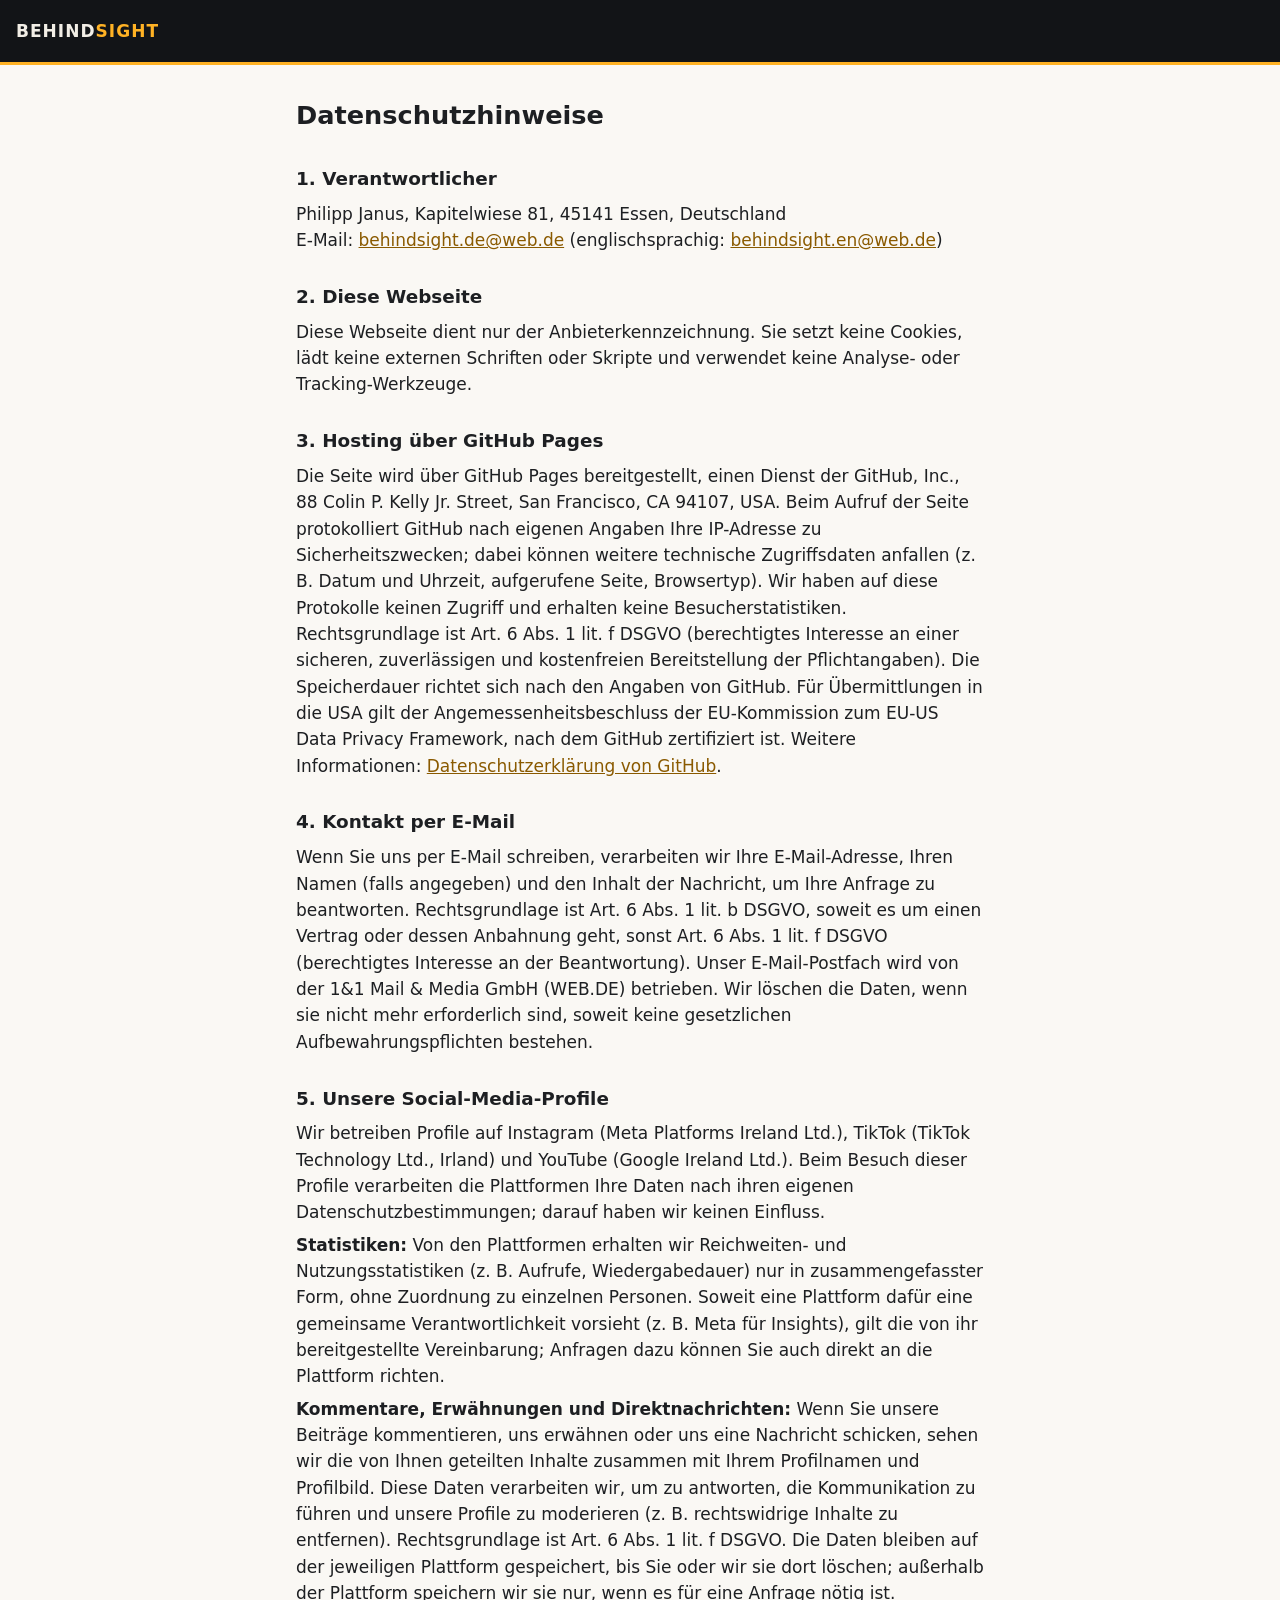
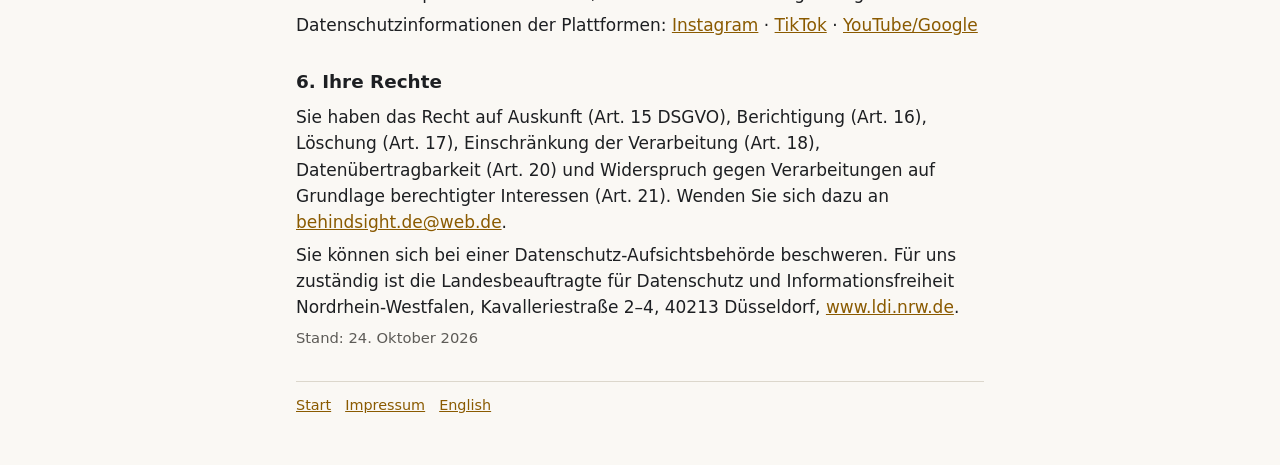
==== datenschutz.html @ 0d8a6e44 "Publish approved BEHINDSIGHT legal pages" ====
<!doctype html>
<html lang="de">
<head>
<meta charset="utf-8">
<meta name="viewport" content="width=device-width, initial-scale=1">
<meta name="robots" content="noindex">
<title>Datenschutz – BEHINDSIGHT</title>
<link rel="stylesheet" href="stil.css">
</head>
<body>
<header><a href="index.html">BEHIND<span>SIGHT</span></a></header>
<main>
<h1>Datenschutzhinweise</h1>

<h2>1. Verantwortlicher</h2>
<p>Philipp Janus, Kapitelwiese 81, 45141 Essen, Deutschland<br>
E-Mail: <a href="mailto:behindsight.de@web.de">behindsight.de@web.de</a> (englischsprachig: <a href="mailto:behindsight.en@web.de">behindsight.en@web.de</a>)</p>

<h2>2. Diese Webseite</h2>
<p>Diese Webseite dient nur der Anbieterkennzeichnung. Sie setzt keine Cookies, lädt keine externen Schriften oder Skripte und verwendet keine Analyse- oder Tracking-Werkzeuge.</p>

<h2>3. Hosting über GitHub Pages</h2>
<p>Die Seite wird über GitHub Pages bereitgestellt, einen Dienst der GitHub, Inc., 88 Colin P. Kelly Jr. Street, San Francisco, CA 94107, USA. Beim Aufruf der Seite protokolliert GitHub nach eigenen Angaben Ihre IP-Adresse zu Sicherheitszwecken; dabei können weitere technische Zugriffsdaten anfallen (z. B. Datum und Uhrzeit, aufgerufene Seite, Browsertyp). Wir haben auf diese Protokolle keinen Zugriff und erhalten keine Besucherstatistiken. Rechtsgrundlage ist Art. 6 Abs. 1 lit. f DSGVO (berechtigtes Interesse an einer sicheren, zuverlässigen und kostenfreien Bereitstellung der Pflichtangaben). Die Speicherdauer richtet sich nach den Angaben von GitHub. Für Übermittlungen in die USA gilt der Angemessenheitsbeschluss der EU-Kommission zum EU-US Data Privacy Framework, nach dem GitHub zertifiziert ist. Weitere Informationen: <a href="https://docs.github.com/de/site-policy/privacy-policies/github-general-privacy-statement" rel="noopener">Datenschutzerklärung von GitHub</a>.</p>

<h2>4. Kontakt per E-Mail</h2>
<p>Wenn Sie uns per E-Mail schreiben, verarbeiten wir Ihre E-Mail-Adresse, Ihren Namen (falls angegeben) und den Inhalt der Nachricht, um Ihre Anfrage zu beantworten. Rechtsgrundlage ist Art. 6 Abs. 1 lit. b DSGVO, soweit es um einen Vertrag oder dessen Anbahnung geht, sonst Art. 6 Abs. 1 lit. f DSGVO (berechtigtes Interesse an der Beantwortung). Unser E-Mail-Postfach wird von der 1&amp;1 Mail &amp; Media GmbH (WEB.DE) betrieben. Wir löschen die Daten, wenn sie nicht mehr erforderlich sind, soweit keine gesetzlichen Aufbewahrungspflichten bestehen.</p>

<h2>5. Unsere Social-Media-Profile</h2>
<p>Wir betreiben Profile auf Instagram (Meta Platforms Ireland Ltd.), TikTok (TikTok Technology Ltd., Irland) und YouTube (Google Ireland Ltd.). Beim Besuch dieser Profile verarbeiten die Plattformen Ihre Daten nach ihren eigenen Datenschutzbestimmungen; darauf haben wir keinen Einfluss.</p>
<p><strong>Statistiken:</strong> Von den Plattformen erhalten wir Reichweiten- und Nutzungsstatistiken (z. B. Aufrufe, Wiedergabedauer) nur in zusammengefasster Form, ohne Zuordnung zu einzelnen Personen. Soweit eine Plattform dafür eine gemeinsame Verantwortlichkeit vorsieht (z. B. Meta für Insights), gilt die von ihr bereitgestellte Vereinbarung; Anfragen dazu können Sie auch direkt an die Plattform richten.</p>
<p><strong>Kommentare, Erwähnungen und Direktnachrichten:</strong> Wenn Sie unsere Beiträge kommentieren, uns erwähnen oder uns eine Nachricht schicken, sehen wir die von Ihnen geteilten Inhalte zusammen mit Ihrem Profilnamen und Profilbild. Diese Daten verarbeiten wir, um zu antworten, die Kommunikation zu führen und unsere Profile zu moderieren (z. B. rechtswidrige Inhalte zu entfernen). Rechtsgrundlage ist Art. 6 Abs. 1 lit. f DSGVO. Die Daten bleiben auf der jeweiligen Plattform gespeichert, bis Sie oder wir sie dort löschen; außerhalb der Plattform speichern wir sie nur, wenn es für eine Anfrage nötig ist.</p>
<p>Datenschutzinformationen der Plattformen: <a href="https://privacycenter.instagram.com/policy" rel="noopener">Instagram</a> · <a href="https://www.tiktok.com/legal/page/eea/privacy-policy/de" rel="noopener">TikTok</a> · <a href="https://policies.google.com/privacy" rel="noopener">YouTube/Google</a></p>

<h2>6. Ihre Rechte</h2>
<p>Sie haben das Recht auf Auskunft (Art. 15 DSGVO), Berichtigung (Art. 16), Löschung (Art. 17), Einschränkung der Verarbeitung (Art. 18), Datenübertragbarkeit (Art. 20) und Widerspruch gegen Verarbeitungen auf Grundlage berechtigter Interessen (Art. 21). Wenden Sie sich dazu an <a href="mailto:behindsight.de@web.de">behindsight.de@web.de</a>.</p>
<p>Sie können sich bei einer Datenschutz-Aufsichtsbehörde beschweren. Für uns zuständig ist die Landesbeauftragte für Datenschutz und Informationsfreiheit Nordrhein-Westfalen, Kavalleriestraße 2–4, 40213 Düsseldorf, <a href="https://www.ldi.nrw.de" rel="noopener">www.ldi.nrw.de</a>.</p>

<p class="hinweis">Stand: 24. Oktober 2026</p>
<footer><a href="index.html">Start</a><a href="impressum.html">Impressum</a><a href="privacy.html" lang="en">English</a></footer>
</main>
</body>
</html>
---- stil.css ----
/* BEHINDSIGHT Rechtsseite – schlicht, mobil, ohne externe Schriften, ohne Skripte, ohne Cookies */
:root { --grafit: #121417; --kreide: #f2eee6; --amber: #ffb224; --gedimmt: #5d5b57; --linie: #dcd7cc; }
* { box-sizing: border-box; }
html { -webkit-text-size-adjust: 100%; }
body { margin: 0; background: #faf8f4; color: #1d1f22; font: 17px/1.55 system-ui, -apple-system, "Segoe UI", Roboto, sans-serif; }
header { background: var(--grafit); color: var(--kreide); padding: 18px 16px; }
header a { color: var(--kreide); text-decoration: none; font-weight: 700; letter-spacing: .06em; }
header span { color: var(--amber); }
main { max-width: 720px; margin: 0 auto; padding: 20px 16px 48px; }
h1 { font-size: 1.6rem; margin: .4em 0 .6em; }
h2 { font-size: 1.15rem; margin: 1.6em 0 .4em; }
p, li { margin: .35em 0; }
a { color: #8a5a00; }
nav.links { display: grid; gap: 10px; margin: 18px 0; }
nav.links a { display: block; padding: 14px 16px; border: 1px solid var(--linie); border-radius: 10px; background: #fff; color: #1d1f22; text-decoration: none; font-weight: 600; }
.hinweis { font-size: .92rem; color: var(--gedimmt); }
header { border-bottom: 3px solid var(--amber); }
footer { border-top: 1px solid var(--linie); margin-top: 32px; padding-top: 12px; font-size: .9rem; }
footer a { margin-right: 14px; }
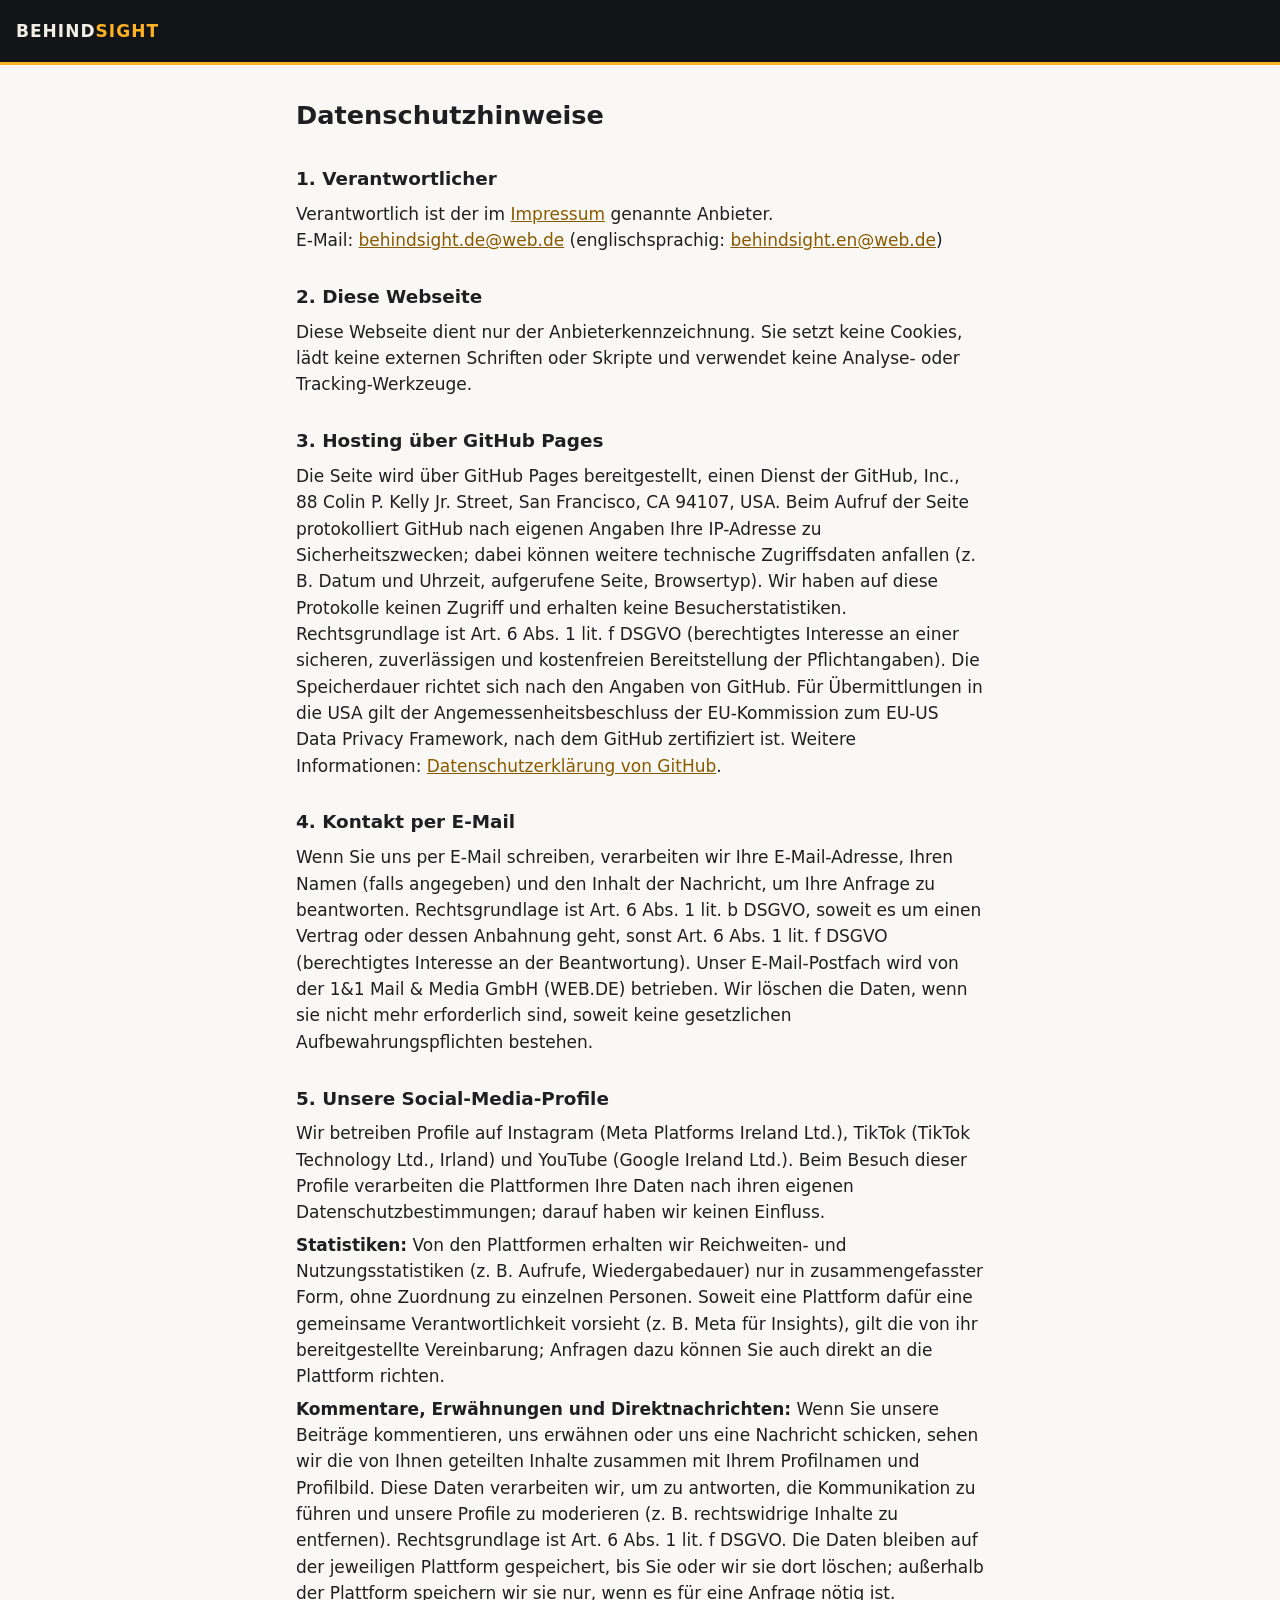
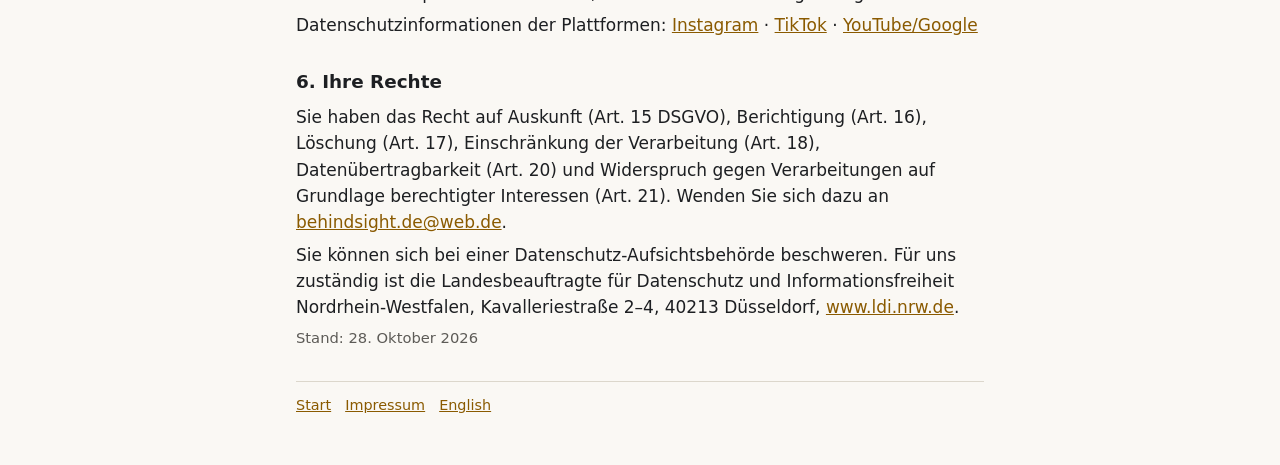
==== commit 7f49f09a: "Reduce personal data on privacy page (DE)" ====
--- a/datenschutz.html
+++ b/datenschutz.html
@@ -13,7 +13,7 @@
 <h1>Datenschutzhinweise</h1>
 
 <h2>1. Verantwortlicher</h2>
-<p>Philipp Janus, Kapitelwiese 81, 45141 Essen, Deutschland<br>
+<p>Verantwortlich ist der im <a href="impressum.html">Impressum</a> genannte Anbieter.<br>
 E-Mail: <a href="mailto:behindsight.de@web.de">behindsight.de@web.de</a> (englischsprachig: <a href="mailto:behindsight.en@web.de">behindsight.en@web.de</a>)</p>
 
 <h2>2. Diese Webseite</h2>
@@ -35,7 +35,7 @@
 <p>Sie haben das Recht auf Auskunft (Art. 15 DSGVO), Berichtigung (Art. 16), Löschung (Art. 17), Einschränkung der Verarbeitung (Art. 18), Datenübertragbarkeit (Art. 20) und Widerspruch gegen Verarbeitungen auf Grundlage berechtigter Interessen (Art. 21). Wenden Sie sich dazu an <a href="mailto:behindsight.de@web.de">behindsight.de@web.de</a>.</p>
 <p>Sie können sich bei einer Datenschutz-Aufsichtsbehörde beschweren. Für uns zuständig ist die Landesbeauftragte für Datenschutz und Informationsfreiheit Nordrhein-Westfalen, Kavalleriestraße 2–4, 40213 Düsseldorf, <a href="https://www.ldi.nrw.de" rel="noopener">www.ldi.nrw.de</a>.</p>
 
-<p class="hinweis">Stand: 24. Oktober 2026</p>
+<p class="hinweis">Stand: 28. Oktober 2026</p>
 <footer><a href="index.html">Start</a><a href="impressum.html">Impressum</a><a href="privacy.html" lang="en">English</a></footer>
 </main>
 </body>
